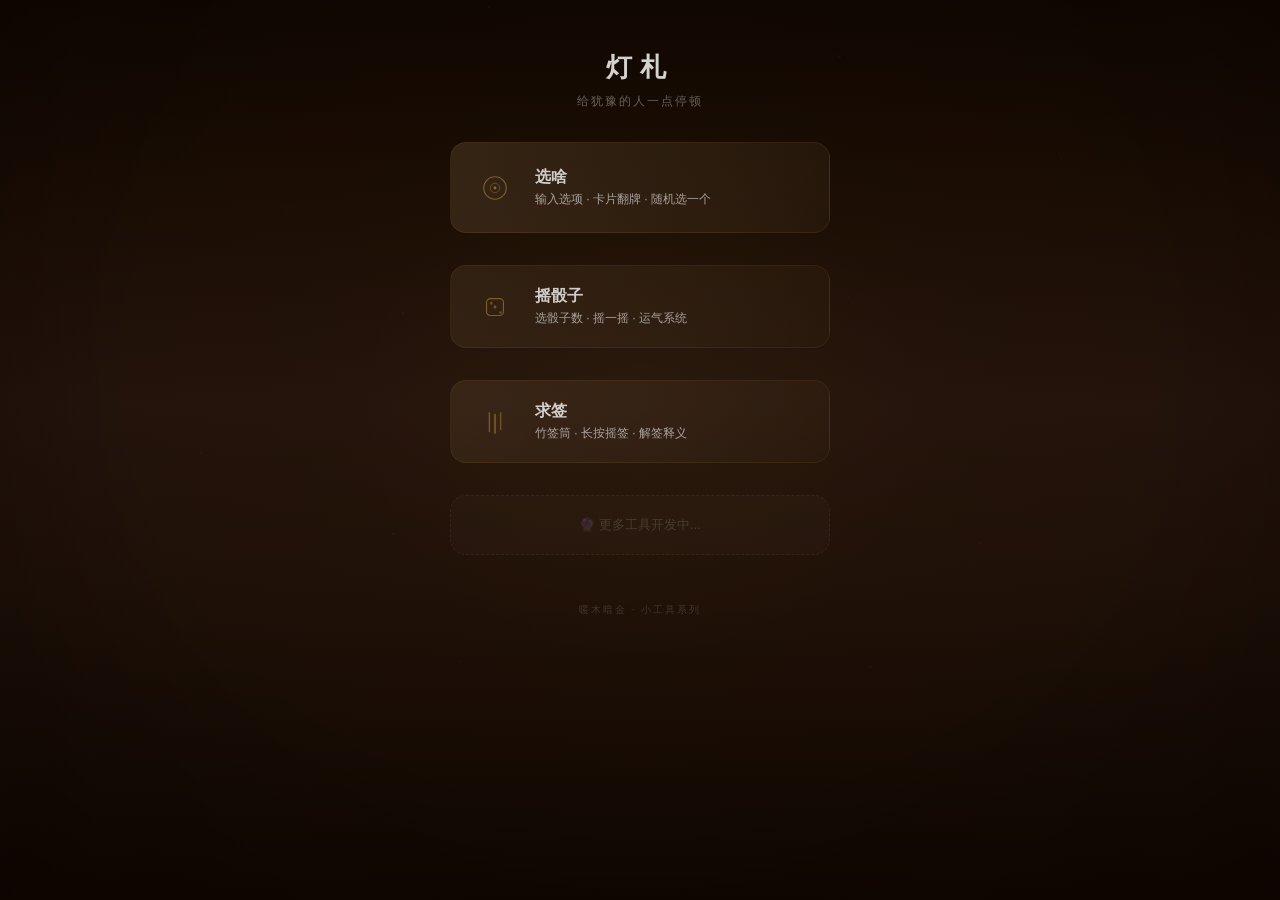
==== index.html @ a5e5b818 "fix: 整体提亮 — 背景+15% 卡片+4% 光晕+1% 副标题0.28→0.35" ====
<!DOCTYPE html>
<html lang="zh-CN">
<head>
<meta charset="UTF-8">
<meta name="viewport" content="width=device-width,initial-scale=1.0">
<title>灯札 - 一些安静的小玩意</title>
<meta name="description" content="灯札，一个安静的数字空间。求签、摇骰子、随机选择——映照当下，辅助觉察。深夜里的仪式感。">
<meta property="og:title" content="灯札">
<meta property="og:description" content="夜间仪式感数字空间。不是工具，是深夜里的安静角落。">
<meta property="og:type" content="website">
<link rel="icon" href="data:image/svg+xml,<svg xmlns='http://www.w3.org/2000/svg' viewBox='0 0 64 64'><defs><radialGradient id='g' cx='32' cy='32' r='20'><stop offset='0%' stop-color='%23d6a85f' stop-opacity='0.9'/><stop offset='30%' stop-color='%23c49545' stop-opacity='0.4'/><stop offset='60%' stop-color='%23b08030' stop-opacity='0.08'/><stop offset='100%' stop-color='%23120b09' stop-opacity='0'/></radialGradient><radialGradient id='d' cx='32' cy='32' r='4'><stop offset='0%' stop-color='%23e8c070' stop-opacity='1'/><stop offset='50%' stop-color='%23d6a85f' stop-opacity='0.6'/><stop offset='100%' stop-color='%23b08030' stop-opacity='0'/></radialGradient></defs><rect width='64' height='64' rx='12' fill='%23120b09'/><circle cx='32' cy='32' r='24' fill='none' stroke='rgba(180,140,90,0.12)' stroke-width='1.5' stroke-dasharray='28 6 12 4 20 5 16 3 24 7' stroke-linecap='round'/><circle cx='32' cy='32' r='20' fill='url(%23g)'/><circle cx='32' cy='32' r='3' fill='url(%23d)'/></svg>">
<style>
*, *::before, *::after { box-sizing:border-box; margin:0; padding:0; }
body{min-height:100vh;font-family:-apple-system,BlinkMacSystemFont,'Segoe UI',Roboto,sans-serif;overflow-x:hidden;background:linear-gradient(180deg,#1a0f06 0%,#24140b 20%,#2e1c12 45%,#281810 65%,#1a0f06 100%)}
.container { max-width:420px; margin:0 auto; padding:50px 20px 40px; position:relative; z-index:1; }
.header { text-align:center; margin-bottom:32px; }
.title { font-size:26px; font-weight:700; color:rgba(255,255,255,.82); letter-spacing:8px; font-family:serif; }
.subtitle { font-size:12px; color:rgba(255,255,255,.35); margin-top:8px; letter-spacing:2px; }

.tool-list { display:flex; flex-direction:column; gap:32px; }
.tool-card {
  display:flex; align-items:center; gap:16px;
  background:linear-gradient(135deg,rgba(255,220,160,.08),rgba(255,220,160,.02));
  border:1px solid var(--border-card);
  border-radius:var(--radius-lg); padding:20px; text-decoration:none;
  transition:transform var(--t-hover),box-shadow var(--t-hover),border-color var(--t-hover),background var(--t-hover);
}
.tool-card:first-child{background:linear-gradient(135deg,rgba(255,220,160,.12),rgba(255,220,160,.04));padding:24px 20px}
.tool-card:hover{transform:translateY(-2px);box-shadow:0 10px 30px rgba(255,180,80,.08);border-color:rgba(200,155,60,.22);background:linear-gradient(135deg,rgba(255,220,160,.14),rgba(255,220,160,.04))}
.tool-icon { width:40px; height:40px; flex-shrink:0; display:flex; align-items:center; justify-content:center; margin-left:4px; }
.tool-icon svg { width:30px; height:30px; }
.tool-info { flex:1; padding-left:4px; }
.tool-name { font-size:16px; font-weight:600; color:var(--text-body); }
.tool-desc { font-size:12px; color:rgba(255,255,255,.58); margin-top:3px; }
.tool-arrow { font-size:16px; color:var(--text-faint); flex-shrink:0; opacity:0.08; transition:opacity 0.5s,transform 0.5s; margin-right:2px; }
.tool-card:hover .tool-arrow{opacity:0.38;transform:translateX(6px)}

.page-glow{position:fixed;top:38%;left:50%;width:70vw;max-width:600px;height:60vh;transform:translate(-50%,-38%);background:radial-gradient(ellipse at center,rgba(210,145,50,.025) 0%,transparent 70%);pointer-events:none;z-index:0;transition:top 1.8s ease-out,left 1.8s ease-out,opacity .8s}

.placeholder-card {
  display:flex; align-items:center; justify-content:center; gap:8px;
  background:rgba(255,255,255,.02); border:1px dashed var(--border-subtle);
  border-radius:16px; padding:20px; color:var(--text-faint); font-size:13px;
}
.footer { text-align:center; margin-top:48px; color:var(--text-faint); font-size:10px; letter-spacing:2px; }
</style>
<link rel="stylesheet" href="./theme/theme.css">
</head>
<body>
<div class="page-glow" id="pageGlow"></div>
<div class="container">
  <div class="header">
    <div class="title">灯札</div>
    <div class="subtitle">给犹豫的人一点停顿</div>
  </div>

  <div class="tool-list">
    <a href="xuansha/index.html" class="tool-card">
      <span class="tool-icon"><svg viewBox="0 0 32 32" fill="none"><circle cx="16" cy="16" r="12" stroke="rgba(200,155,60,.5)" stroke-width="1.2"/><circle cx="16" cy="16" r="5" stroke="rgba(200,155,60,.35)" stroke-width="1"/><circle cx="16" cy="16" r="1.5" fill="rgba(200,155,60,.6)"/></svg></span>
      <span class="tool-info">
        <div class="tool-name">选啥</div>
        <div class="tool-desc">输入选项 · 卡片翻牌 · 随机选一个</div>
      </span>
      <span class="tool-arrow">→</span>
    </a>
    <a href="yaoshaizi/index.html" class="tool-card">
      <span class="tool-icon"><svg viewBox="0 0 32 32" fill="none"><rect x="7" y="7" width="18" height="18" rx="4" stroke="rgba(200,155,60,.5)" stroke-width="1.2"/><circle cx="12" cy="12" r="1.5" fill="rgba(200,155,60,.35)"/><circle cx="22" cy="22" r="1.5" fill="rgba(200,155,60,.35)"/><circle cx="16" cy="16" r="1.5" fill="rgba(200,155,60,.45)"/></svg></span>
      <span class="tool-info">
        <div class="tool-name">摇骰子</div>
        <div class="tool-desc">选骰子数 · 摇一摇 · 运气系统</div>
      </span>
      <span class="tool-arrow">→</span>
    </a>
    <a href="qiugian/index.html" class="tool-card">
      <span class="tool-icon"><svg viewBox="0 0 32 32" fill="none"><line x1="10" y1="6" x2="10" y2="26" stroke="rgba(200,155,60,.45)" stroke-width="1.5" stroke-linecap="round"/><line x1="16" y1="8" x2="16" y2="28" stroke="rgba(200,155,60,.55)" stroke-width="1.5" stroke-linecap="round"/><line x1="22" y1="6" x2="22" y2="24" stroke="rgba(200,155,60,.4)" stroke-width="1.5" stroke-linecap="round"/></svg></span>
      <span class="tool-info">
        <div class="tool-name">求签</div>
        <div class="tool-desc">竹签筒 · 长按摇签 · 解签释义</div>
      </span>
      <span class="tool-arrow">→</span>
    </a>
    <div class="placeholder-card">🔮 更多工具开发中...</div>
  </div>

  <div class="footer">暖木暗金 · 小工具系列</div>
</div>
<script src="./theme/particles.js"></script>
<script>
(function(){
  var glow = document.getElementById('pageGlow');
  var cards = document.querySelectorAll('.tool-card');
  if (!glow || !cards.length) return;
  cards.forEach(function(card, i) {
    card.addEventListener('mouseenter', function() {
      var rect = card.getBoundingClientRect();
      glow.style.top = (rect.top + rect.height/2) + 'px';
      glow.style.left = (rect.left + rect.width/2) + 'px';
      glow.style.transform = 'translate(-50%,-50%)';
      glow.style.opacity = '1.2';
      // 粒子响应
      if (window.themeParticles) {
        if (i === 1) themeParticles.resume(); // 摇骰: 粒子加速感
        if (i === 2) themeParticles.pause();   // 求签: 变安静
      }
    });
    card.addEventListener('mouseleave', function() {
      glow.style.top = '38%';
      glow.style.left = '50%';
      glow.style.transform = 'translate(-50%,-38%)';
      glow.style.opacity = '0.8';
      if (window.themeParticles) themeParticles.resume();
    });
  });
})();
</script>
</body>
</html>
---- theme/theme.css ----
/* ====== 主题：东方夜间仪式感 ====== */
/* 使用方式：<link rel="stylesheet" href="../theme/theme.css"> */
/* 工具页面可覆盖 --theme-* 变量来定制 */

:root {
  /* 色彩 —— 琥珀旧铜方向 */
  --gold: #c89b3c;
  --gold-hover: #d8aa4a;
  --gold-glow: rgba(255, 220, 120, 0.08);
  --gold-border: rgba(200, 155, 60, 0.2);
  --gold-border-hover: rgba(200, 155, 60, 0.35);

  /* 背景层 */
  --bg-deep: #140a02;
  --bg-mid: #1f1106;
  --bg-warm: #2a1810;
  --bg-surface: rgba(255, 255, 255, 0.04);

  /* 文字层级 */
  --text-body: rgba(255, 255, 255, 0.78);
  --text-secondary: rgba(255, 255, 255, 0.42);
  --text-faint: rgba(255, 255, 255, 0.15);
  --text-gold: #c89b3c;

  /* 边框（极低透明度——边界融化在黑暗里） */
  --border-subtle: rgba(255, 255, 255, 0.06);
  --border-card: rgba(220, 180, 60, 0.08);

  /* 阴影 */
  --shadow-card: 0 4px 24px rgba(0, 0, 0, 0.4);
  --shadow-card-hover: 0 8px 36px rgba(0, 0, 0, 0.5), 0 0 20px rgba(200, 155, 60, 0.06);
  --shadow-btn-sink: 0 1px 4px rgba(0, 0, 0, 0.3);

  /* 时间节奏 */
  --t-hover: 0.4s;
  --t-breathe: 3.5s;
  --t-ritual: 1s;

  /* 间距 */
  --radius-sm: 8px;
  --radius-md: 12px;
  --radius-lg: 16px;
}

*, *::before, *::after { box-sizing: border-box; margin: 0; padding: 0; }

html, body {
  min-height: 100vh;
  background: linear-gradient(180deg,
    #100701 0%,        /* 顶部最暗 */
    #1a0d04 20%,       /* 缓慢过渡 */
    #24140c 45%,       /* 中央偏暖——视线聚焦 */
    #1f1108 65%,       /* 逐渐变暗 */
    #100701 100%       /* 底部最暗 */
  );
  font-family: -apple-system, BlinkMacSystemFont, 'Segoe UI', Roboto, sans-serif;
  overflow-x: hidden;
  color: var(--text-body);
  -webkit-font-smoothing: antialiased;
}

/* Vignette —— 极柔、边界消失 */
body::after {
  content: '';
  position: fixed; inset: 0; pointer-events: none; z-index: 0;
  background: radial-gradient(ellipse at 50% 42%, transparent 55%, rgba(8, 3, 0, 0.45) 100%);
}

/* 中央琥珀呼吸光晕 —— 像远处香火把空气微微照暖 */
body::before {
  content: '';
  position: fixed;
  inset: 0;
  background: radial-gradient(ellipse at 50% 42%, rgba(210, 145, 50, 0.025) 0%, rgba(180, 120, 40, 0.008) 40%, transparent 70%);
  pointer-events: none; z-index: 0;
  animation: theme-breathe var(--t-breathe) ease-in-out infinite;
}

@keyframes theme-breathe {
  0%, 100% { opacity: 0.5; }
  50% { opacity: 1; }
}

/* 容器 */
.theme-container {
  max-width: 420px;
  margin: 0 auto;
  padding: 50px 20px 40px;
  position: relative;
  z-index: 1;
}

/* ====== 按钮 ====== */
.theme-btn {
  display: inline-block;
  padding: 11px 28px;
  border-radius: 24px;
  font-size: 13px;
  font-weight: 600;
  font-family: inherit;
  cursor: pointer;
  border: 1.5px solid var(--gold-border);
  background: linear-gradient(180deg, rgba(200,155,60,.12) 0%, rgba(200,155,60,.04) 100%);
  box-shadow: inset 0 1px 0 rgba(255,220,150,.04), 0 2px 8px rgba(0,0,0,.3);
  color: var(--gold);
  transition: background var(--t-hover), border-color var(--t-hover), box-shadow var(--t-hover), transform 0.15s;
  user-select: none;
  -webkit-user-select: none;
  touch-action: manipulation;
}

.theme-btn:hover {
  background: linear-gradient(180deg, rgba(210,160,65,.18) 0%, rgba(200,155,60,.08) 50%, rgba(180,135,50,.04) 100%);
  border-color: var(--gold-border-hover);
  box-shadow: inset 0 1px 0 rgba(255,220,150,.08), 0 0 24px rgba(200,155,60,.12), 0 4px 12px rgba(0,0,0,.4);
}

.theme-btn:active {
  transform: scale(0.98);
  box-shadow: inset 0 2px 4px rgba(0,0,0,.3), 0 1px 3px rgba(0,0,0,.4);
}

/* 呼吸态 —— 潜意识感知"元素有生命" */
.theme-breathing {
  animation: theme-btn-breathe 3.2s ease-in-out infinite;
}
@keyframes theme-btn-breathe {
  0%, 100% { box-shadow: inset 0 1px 0 rgba(255,220,150,.04), 0 0 8px rgba(200,155,60,.04); }
  50% { box-shadow: inset 0 1px 0 rgba(255,220,150,.08), 0 0 16px rgba(200,155,60,.1); }
}

/* 次要/回退按钮 */
.theme-btn-ghost {
  display: inline-block;
  padding: 11px 28px;
  border-radius: 24px;
  font-size: 13px;
  font-weight: 600;
  font-family: inherit;
  cursor: pointer;
  border: 1px solid var(--border-subtle);
  background: linear-gradient(180deg, rgba(255,255,255,.05) 0%, rgba(255,255,255,.02) 100%);
  box-shadow: inset 0 1px 0 rgba(255,255,255,.02);
  color: var(--text-secondary);
  transition: background var(--t-hover), border-color var(--t-hover), box-shadow var(--t-hover), transform 0.15s;
}

.theme-btn-ghost:hover {
  background: linear-gradient(180deg, rgba(255,255,255,.08) 0%, rgba(255,255,255,.03) 100%);
  border-color: rgba(255, 255, 255, 0.12);
  box-shadow: inset 0 1px 0 rgba(255,255,255,.04), 0 2px 12px rgba(0,0,0,.3);
}

.theme-btn-ghost:active {
  transform: scale(0.98);
  box-shadow: inset 0 2px 4px rgba(0,0,0,.3);
}

/* ====== 卡片 ====== */
.theme-card {
  background: rgba(255, 255, 255, 0.04);
  border: 1px solid var(--border-card);
  border-radius: var(--radius-lg);
  padding: 20px;
  transition: transform var(--t-hover), box-shadow var(--t-hover), border-color var(--t-hover);
}

.theme-card:hover {
  transform: translateY(-2px);
  box-shadow: var(--shadow-card-hover);
  border-color: rgba(200, 155, 60, 0.15);
}

/* 无边框面板 —— 纯阴影区分层级 */
.theme-panel {
  background: rgba(255, 255, 255, 0.03);
  border-radius: var(--radius-md);
  padding: 16px;
  box-shadow: 0 2px 16px rgba(0, 0, 0, 0.3);
}

/* ====== 排版 ====== */
.theme-title {
  font-size: 22px;
  font-weight: 700;
  color: rgba(255, 255, 255, 0.82);
  letter-spacing: 8px;
  font-family: serif;
  text-align: center;
}

.theme-subtitle {
  font-size: 11px;
  color: var(--text-faint);
  letter-spacing: 4px;
  text-align: center;
}

.theme-text-gold {
  color: var(--text-gold);
}
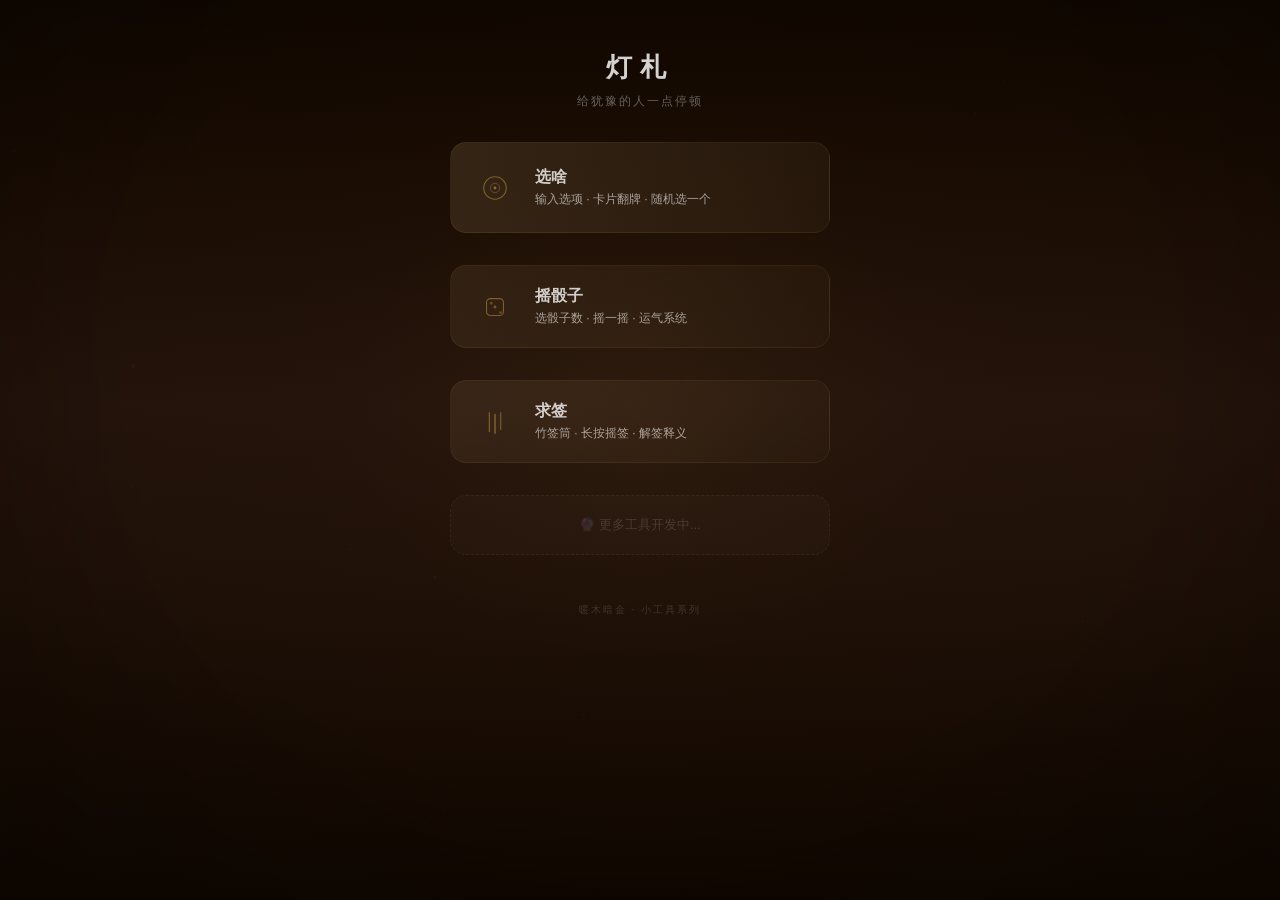
==== commit 87f0ee69: "fix: 增强呼吸感 — glow opacity +67% + 4s独立呼吸动画" ====
--- a/index.html
+++ b/index.html
@@ -35,7 +35,8 @@
 .tool-arrow { font-size:16px; color:var(--text-faint); flex-shrink:0; opacity:0.08; transition:opacity 0.5s,transform 0.5s; margin-right:2px; }
 .tool-card:hover .tool-arrow{opacity:0.38;transform:translateX(6px)}
 
-.page-glow{position:fixed;top:38%;left:50%;width:70vw;max-width:600px;height:60vh;transform:translate(-50%,-38%);background:radial-gradient(ellipse at center,rgba(210,145,50,.025) 0%,transparent 70%);pointer-events:none;z-index:0;transition:top 1.8s ease-out,left 1.8s ease-out,opacity .8s}
+@keyframes page-glow-breathe{0%,100%{opacity:.6}50%{opacity:1}}
+.page-glow{position:fixed;top:38%;left:50%;width:70vw;max-width:600px;height:60vh;transform:translate(-50%,-38%);background:radial-gradient(ellipse at center,rgba(210,145,50,.04) 0%,rgba(180,120,40,.012) 40%,transparent 70%);pointer-events:none;z-index:0;animation:page-glow-breathe 4s ease-in-out infinite;transition:top 1.8s ease-out,left 1.8s ease-out}
 
 .placeholder-card {
   display:flex; align-items:center; justify-content:center; gap:8px;
@@ -96,7 +97,6 @@
       glow.style.top = (rect.top + rect.height/2) + 'px';
       glow.style.left = (rect.left + rect.width/2) + 'px';
       glow.style.transform = 'translate(-50%,-50%)';
-      glow.style.opacity = '1.2';
       // 粒子响应
       if (window.themeParticles) {
         if (i === 1) themeParticles.resume(); // 摇骰: 粒子加速感
@@ -107,7 +107,6 @@
       glow.style.top = '38%';
       glow.style.left = '50%';
       glow.style.transform = 'translate(-50%,-38%)';
-      glow.style.opacity = '0.8';
       if (window.themeParticles) themeParticles.resume();
     });
   });
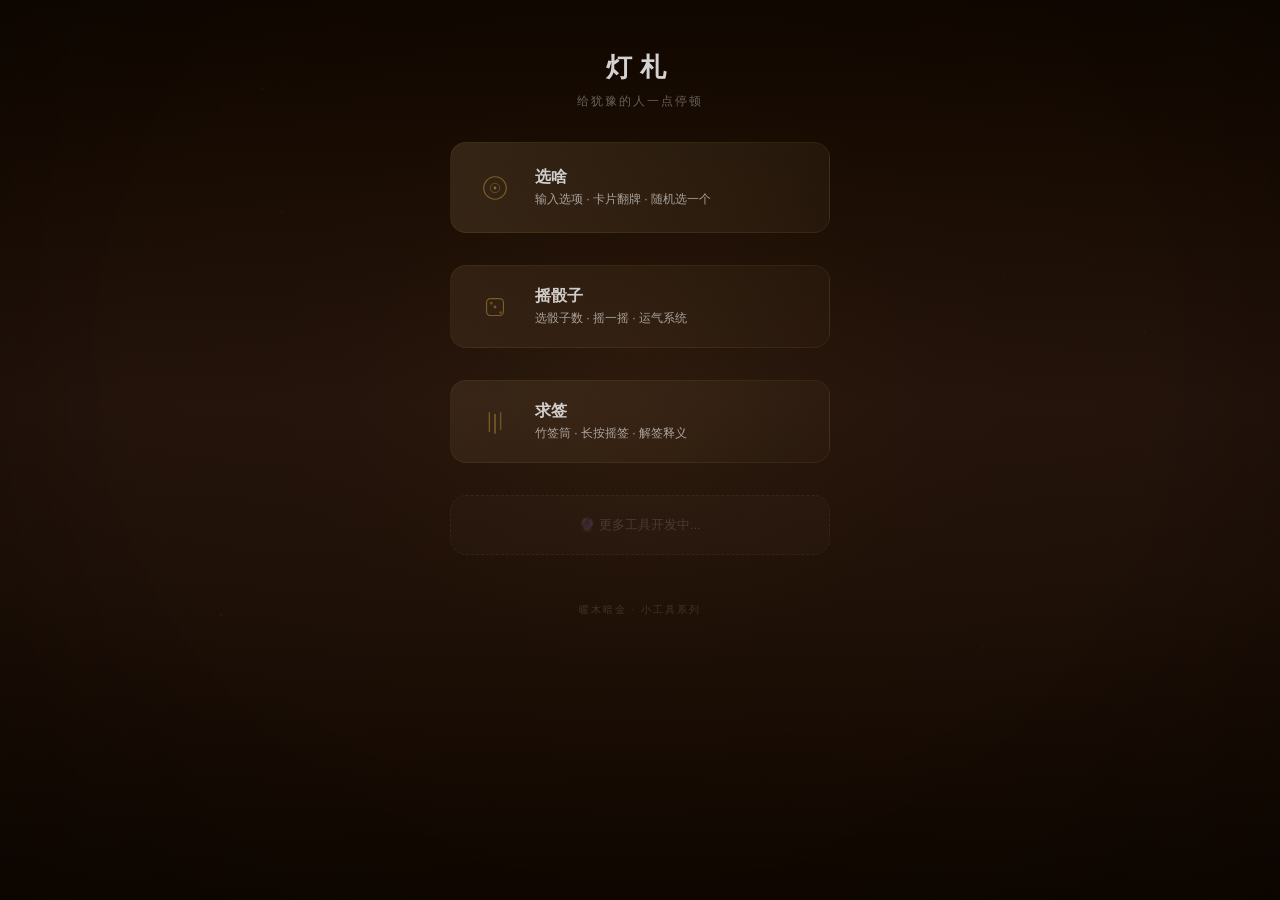
==== commit 636f9b79: "feat: SEO — Baidu/Bing验证标签+结构化数据+关键词" ====
--- a/index.html
+++ b/index.html
@@ -5,9 +5,16 @@
 <meta name="viewport" content="width=device-width,initial-scale=1.0">
 <title>灯札 - 一些安静的小玩意</title>
 <meta name="description" content="灯札，一个安静的数字空间。求签、摇骰子、随机选择——映照当下，辅助觉察。深夜里的仪式感。">
+<meta name="keywords" content="灯札,求签,摇骰子,随机选择,选择困难,占卜,命理,五行,东方,仪式感,深夜工具">
+<meta name="baidu-site-verification" content="YOUR_BAIDU_CODE">
+<meta name="msvalidate.01" content="YOUR_BING_CODE">
 <meta property="og:title" content="灯札">
 <meta property="og:description" content="夜间仪式感数字空间。不是工具，是深夜里的安静角落。">
 <meta property="og:type" content="website">
+<meta property="og:url" content="https://picksha.com/">
+<script type="application/ld+json">
+{"@context":"https://schema.org","@type":"WebSite","name":"灯札","alternateName":"灯札 - 一些安静的小玩意","url":"https://picksha.com/","description":"夜间仪式感数字空间。求签、摇骰子、随机选择——深夜里的安静角落。"}
+</script>
 <link rel="icon" href="data:image/svg+xml,<svg xmlns='http://www.w3.org/2000/svg' viewBox='0 0 64 64'><defs><radialGradient id='g' cx='32' cy='32' r='20'><stop offset='0%' stop-color='%23d6a85f' stop-opacity='0.9'/><stop offset='30%' stop-color='%23c49545' stop-opacity='0.4'/><stop offset='60%' stop-color='%23b08030' stop-opacity='0.08'/><stop offset='100%' stop-color='%23120b09' stop-opacity='0'/></radialGradient><radialGradient id='d' cx='32' cy='32' r='4'><stop offset='0%' stop-color='%23e8c070' stop-opacity='1'/><stop offset='50%' stop-color='%23d6a85f' stop-opacity='0.6'/><stop offset='100%' stop-color='%23b08030' stop-opacity='0'/></radialGradient></defs><rect width='64' height='64' rx='12' fill='%23120b09'/><circle cx='32' cy='32' r='24' fill='none' stroke='rgba(180,140,90,0.12)' stroke-width='1.5' stroke-dasharray='28 6 12 4 20 5 16 3 24 7' stroke-linecap='round'/><circle cx='32' cy='32' r='20' fill='url(%23g)'/><circle cx='32' cy='32' r='3' fill='url(%23d)'/></svg>">
 <style>
 *, *::before, *::after { box-sizing:border-box; margin:0; padding:0; }
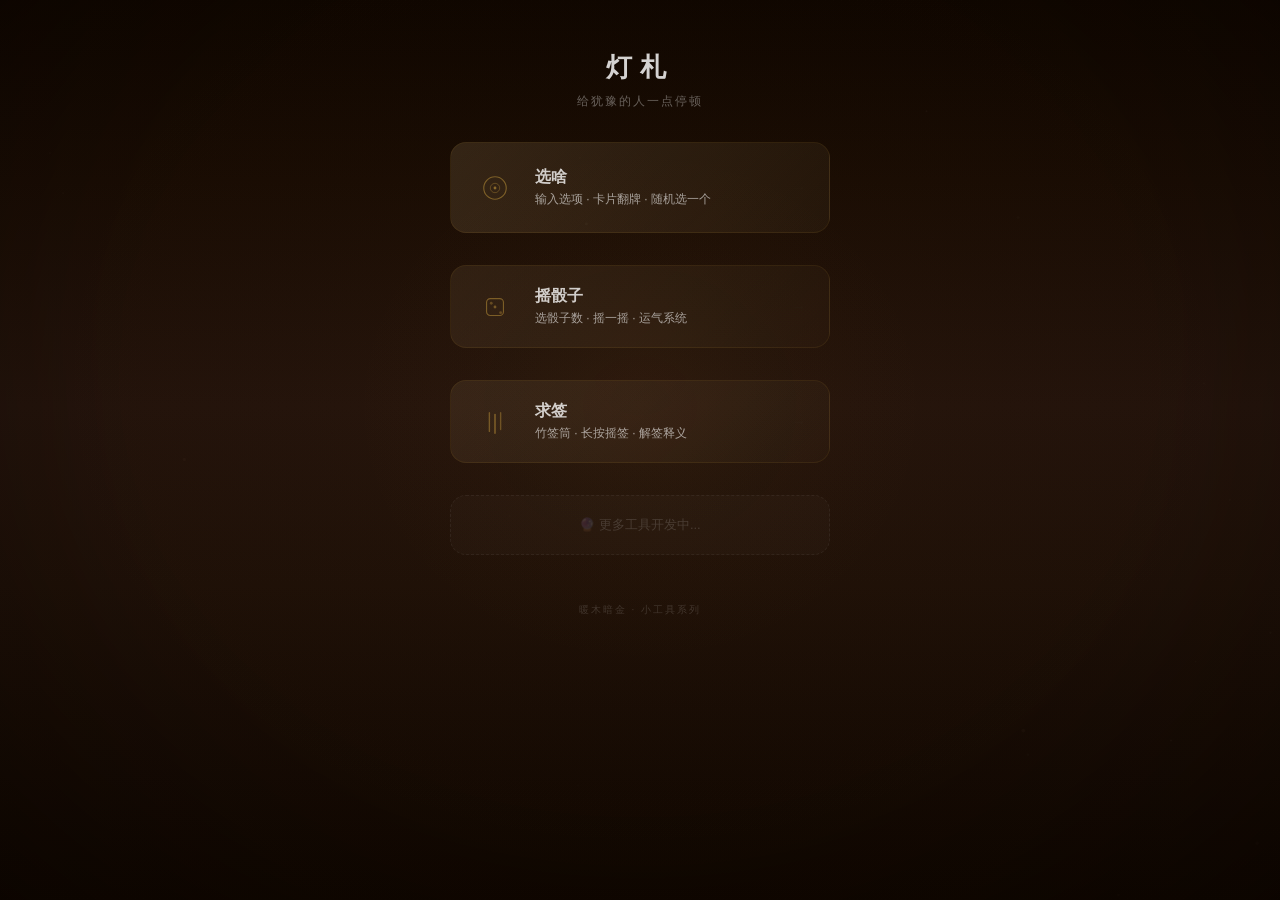
==== commit fc306d37: "feat: 填入Bing验证码 A0F2748649676A68DC7C2C6CEFD1D050" ====
--- a/index.html
+++ b/index.html
@@ -7,7 +7,7 @@
 <meta name="description" content="灯札，一个安静的数字空间。求签、摇骰子、随机选择——映照当下，辅助觉察。深夜里的仪式感。">
 <meta name="keywords" content="灯札,求签,摇骰子,随机选择,选择困难,占卜,命理,五行,东方,仪式感,深夜工具">
 <meta name="baidu-site-verification" content="YOUR_BAIDU_CODE">
-<meta name="msvalidate.01" content="YOUR_BING_CODE">
+<meta name="msvalidate.01" content="A0F2748649676A68DC7C2C6CEFD1D050">
 <meta property="og:title" content="灯札">
 <meta property="og:description" content="夜间仪式感数字空间。不是工具，是深夜里的安静角落。">
 <meta property="og:type" content="website">
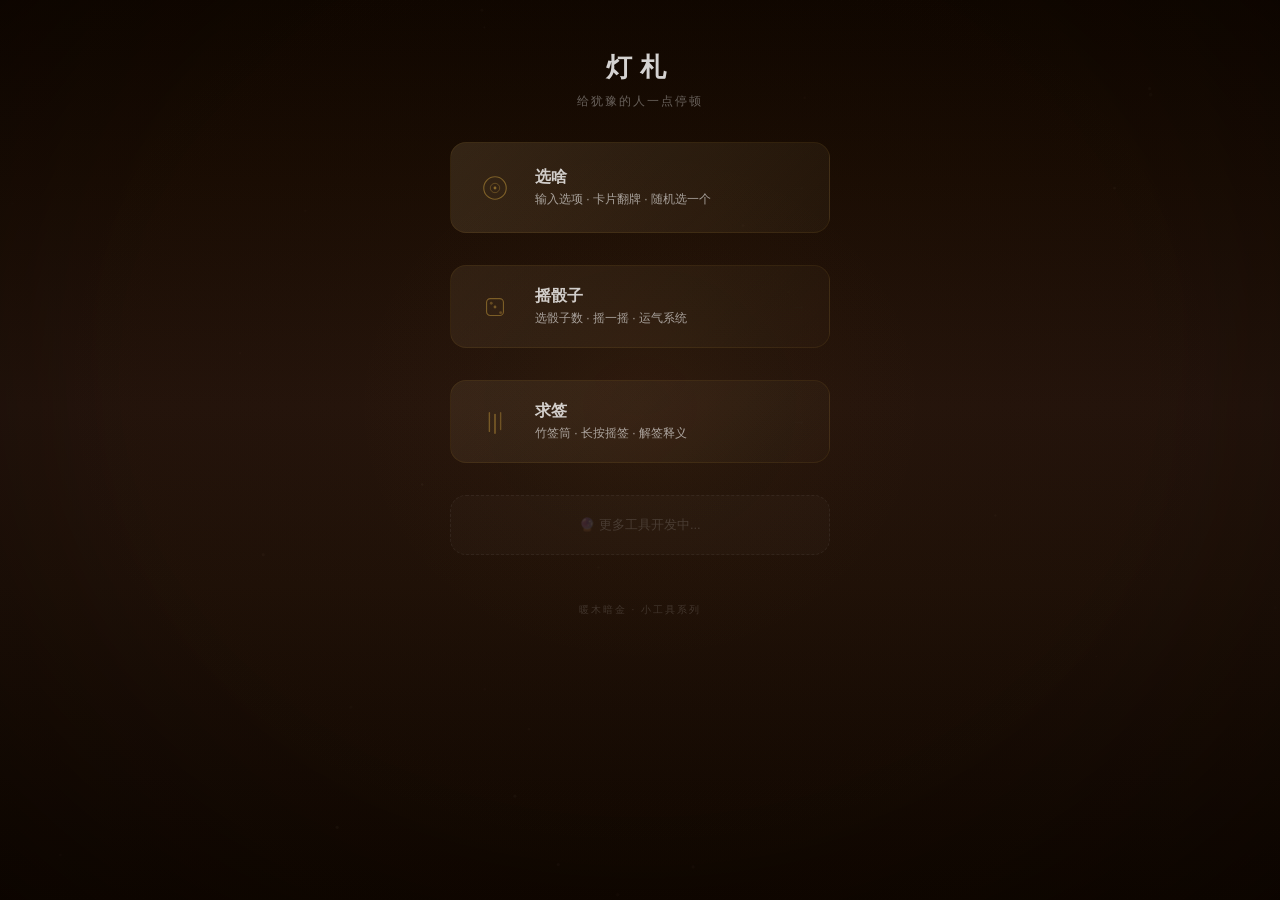
==== commit 2f3f6d3b: "fix: div.title → h1.title 必应SEO H1标签" ====
--- a/index.html
+++ b/index.html
@@ -58,7 +58,7 @@
 <div class="page-glow" id="pageGlow"></div>
 <div class="container">
   <div class="header">
-    <div class="title">灯札</div>
+    <h1 class="title">灯札</h1>
     <div class="subtitle">给犹豫的人一点停顿</div>
   </div>
 
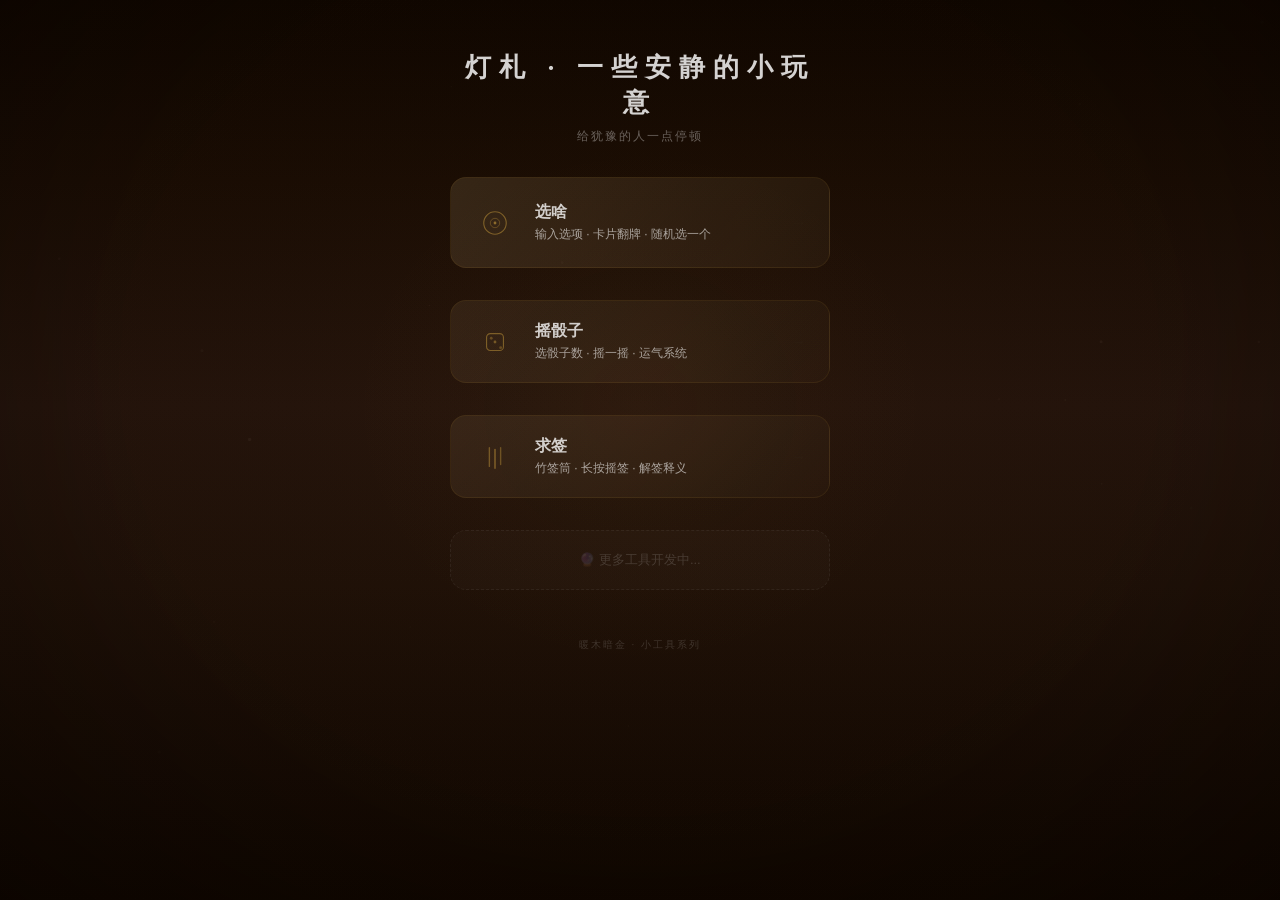
==== commit c85e46e4: "fix: title延长至20字 + H1加入关键词" ====
--- a/index.html
+++ b/index.html
@@ -3,7 +3,7 @@
 <head>
 <meta charset="UTF-8">
 <meta name="viewport" content="width=device-width,initial-scale=1.0">
-<title>灯札 - 一些安静的小玩意</title>
+<title>灯札 · 一些安静的小玩意，深夜里的仪式感</title>
 <meta name="description" content="灯札，一个安静的数字空间。求签、摇骰子、随机选择——映照当下，辅助觉察。深夜里的仪式感。">
 <meta name="keywords" content="灯札,求签,摇骰子,随机选择,选择困难,占卜,命理,五行,东方,仪式感,深夜工具">
 <meta name="baidu-site-verification" content="YOUR_BAIDU_CODE">
@@ -58,7 +58,7 @@
 <div class="page-glow" id="pageGlow"></div>
 <div class="container">
   <div class="header">
-    <h1 class="title">灯札</h1>
+    <h1 class="title">灯札 · 一些安静的小玩意</h1>
     <div class="subtitle">给犹豫的人一点停顿</div>
   </div>
 
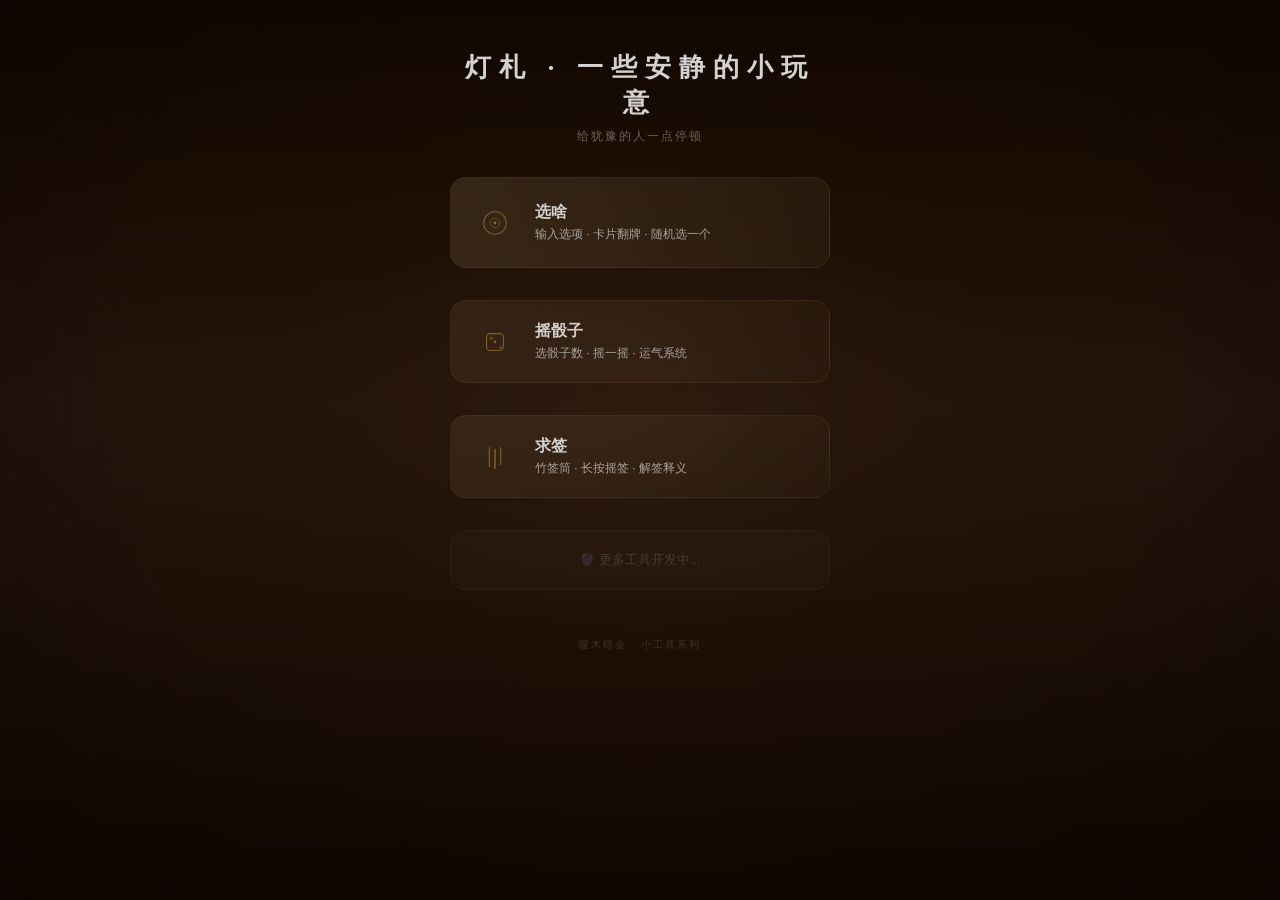
==== commit 56cf4295: "feat: 填入百度验证码 codeva-DPvs2KeerY" ====
--- a/index.html
+++ b/index.html
@@ -6,7 +6,7 @@
 <title>灯札 · 一些安静的小玩意，深夜里的仪式感</title>
 <meta name="description" content="灯札，一个安静的数字空间。求签、摇骰子、随机选择——映照当下，辅助觉察。深夜里的仪式感。">
 <meta name="keywords" content="灯札,求签,摇骰子,随机选择,选择困难,占卜,命理,五行,东方,仪式感,深夜工具">
-<meta name="baidu-site-verification" content="YOUR_BAIDU_CODE">
+<meta name="baidu-site-verification" content="codeva-DPvs2KeerY">
 <meta name="msvalidate.01" content="A0F2748649676A68DC7C2C6CEFD1D050">
 <meta property="og:title" content="灯札">
 <meta property="og:description" content="夜间仪式感数字空间。不是工具，是深夜里的安静角落。">
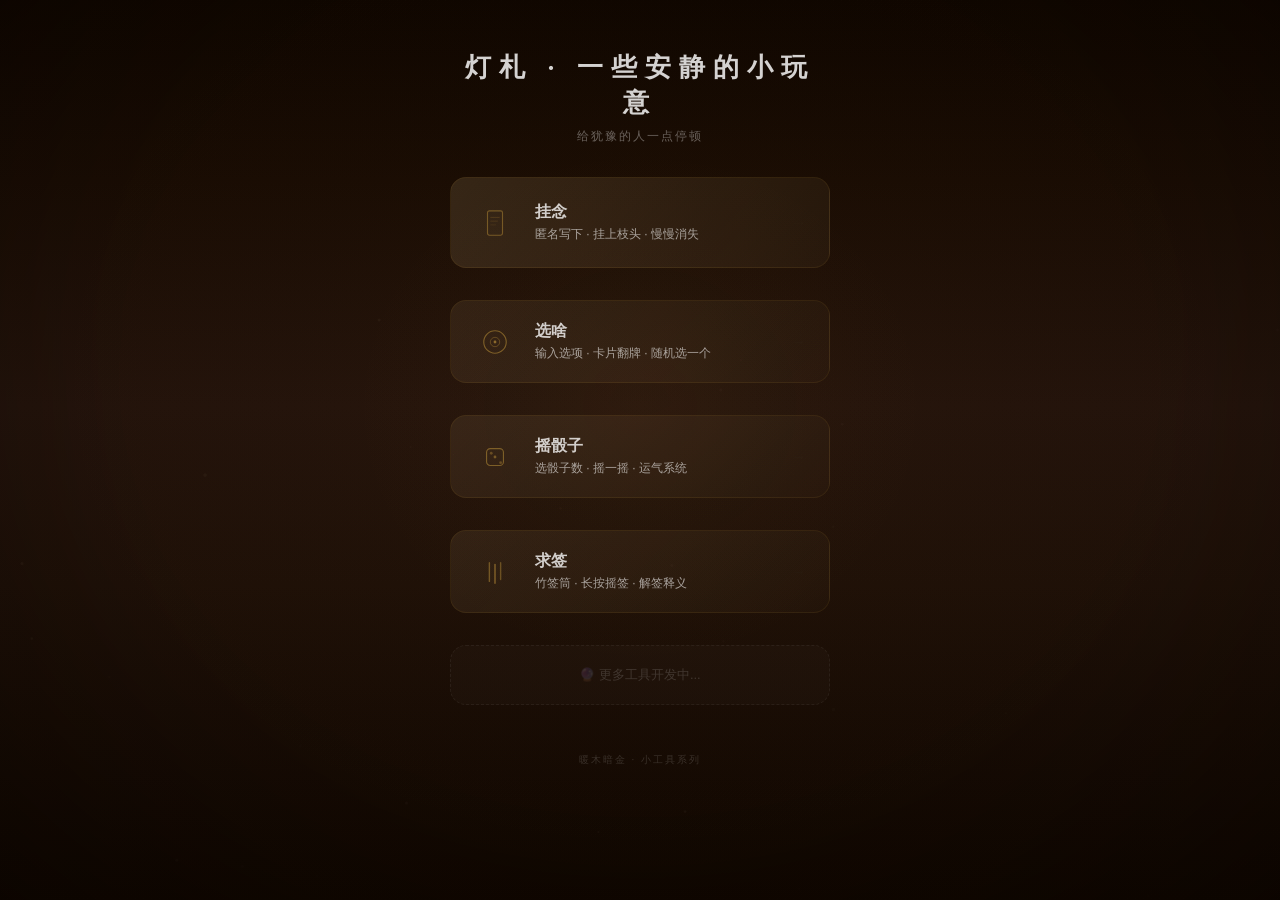
==== commit 2062644e: "feat: 挂念 v1 — 匿名木牌留言, 24h沉入黑暗" ====
--- a/index.html
+++ b/index.html
@@ -63,6 +63,14 @@
   </div>
 
   <div class="tool-list">
+    <a href="mupai/index.html" class="tool-card">
+      <span class="tool-icon"><svg viewBox="0 0 32 32" fill="none"><rect x="8" y="3" width="16" height="26" rx="2" stroke="rgba(200,155,60,.45)" stroke-width="1.2"/><line x1="11" y1="10" x2="21" y2="10" stroke="rgba(200,155,60,.25)" stroke-width=".8"/><line x1="11" y1="14" x2="19" y2="14" stroke="rgba(200,155,60,.2)" stroke-width=".8"/><line x1="11" y1="18" x2="17" y2="18" stroke="rgba(200,155,60,.15)" stroke-width=".8"/></svg></span>
+      <span class="tool-info">
+        <div class="tool-name">挂念</div>
+        <div class="tool-desc">匿名写下 · 挂上枝头 · 慢慢消失</div>
+      </span>
+      <span class="tool-arrow">→</span>
+    </a>
     <a href="xuansha/index.html" class="tool-card">
       <span class="tool-icon"><svg viewBox="0 0 32 32" fill="none"><circle cx="16" cy="16" r="12" stroke="rgba(200,155,60,.5)" stroke-width="1.2"/><circle cx="16" cy="16" r="5" stroke="rgba(200,155,60,.35)" stroke-width="1"/><circle cx="16" cy="16" r="1.5" fill="rgba(200,155,60,.6)"/></svg></span>
       <span class="tool-info">
